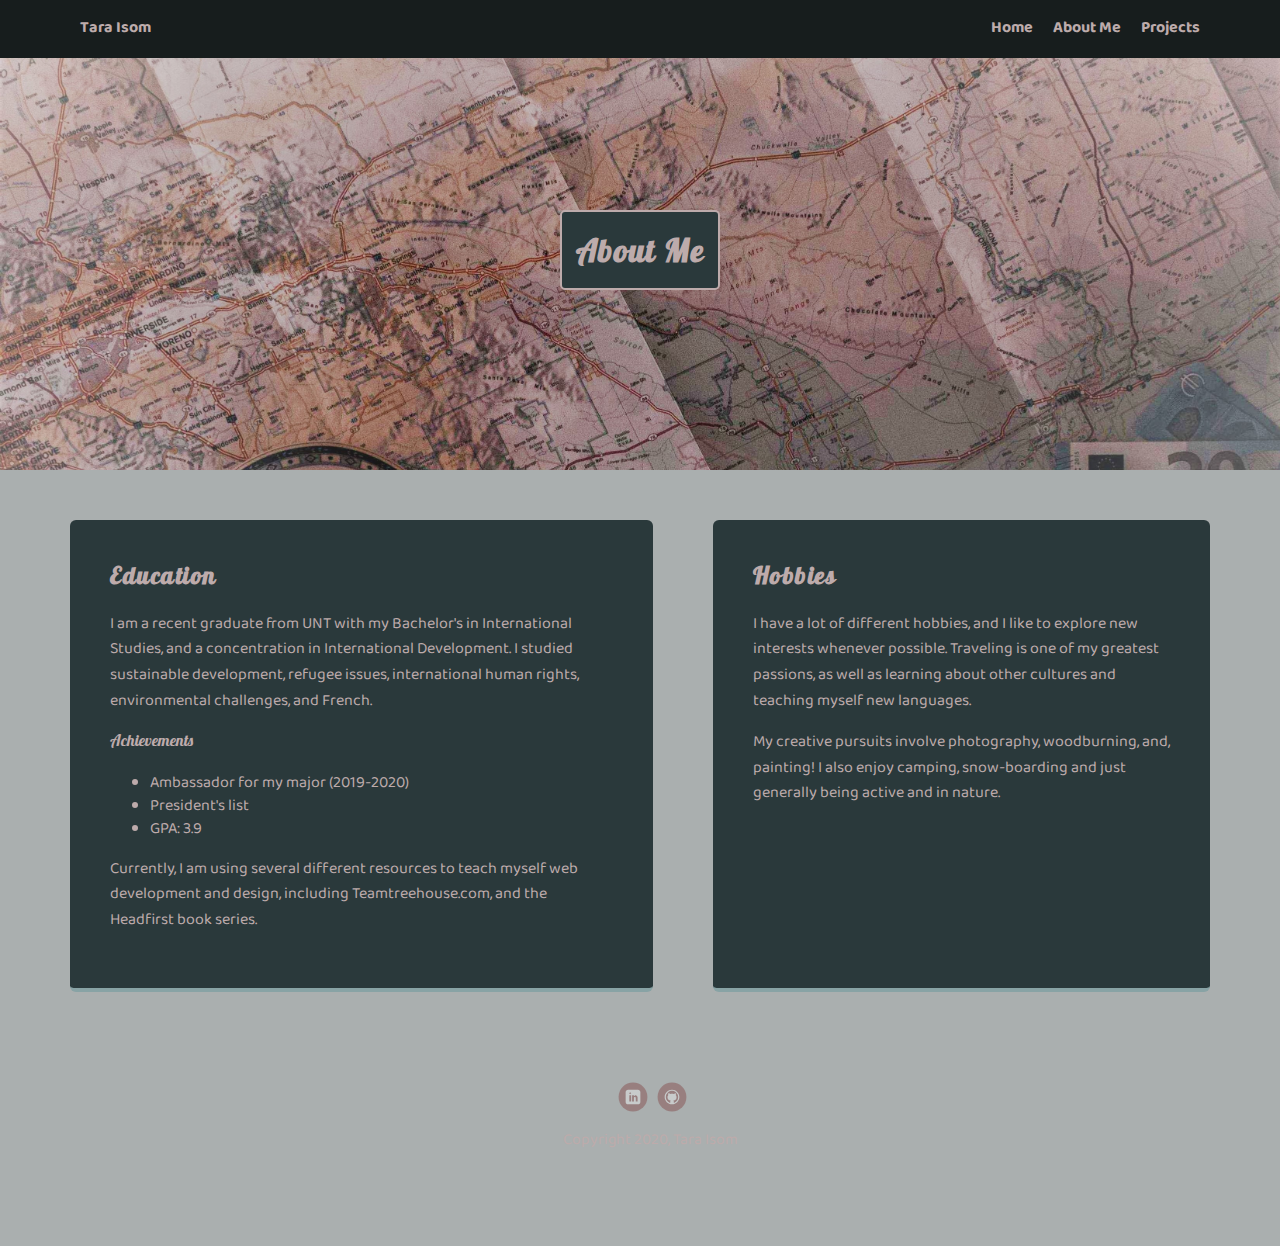
==== aboutme.html @ 3f88aef9 "Added project page" ====
<!DOCTYPE html>
<html lang="en">
  <head>
    <meta charset="UTF-8" />
    <meta name="viewport" content="width=device-width, initial-scale=1.0" />
    <link rel="stylesheet" href="styles.css" />
    <title>My Experience</title>
  </head>
  <body>
    <nav>
      <ul class="nav">
        <li class="name">Tara Isom</li>
        <li><a href="index.html">Home</a></li>
        <li><a href="aboutme.html">About Me</a></li>
        <li><a href="projects.html">Projects</a></li>
      </ul>
    </nav>
    <header class="header2">
      <h1 class="container">About Me</h1>
    </header>
    <main>
      <section>
        <h2>Education</h2>
        <p>
          I am a recent graduate from UNT with my Bachelor's in International
          Studies, and a concentration in International Development. I studied
          sustainable development, refugee issues, international human rights,
          environmental challenges, and French.
        </p>
        <p class="list-title">Achievements</p>
        <ul>
          <li>Ambassador for my major (2019-2020)</li>
          <li>President's list</li>
          <li>GPA: 3.9</li>
        </ul>
        <p>
          Currently, I am using several different resources to teach myself web
          development and design, including Teamtreehouse.com, and the Headfirst
          book series.
        </p>
      </section>
      <section>
        <h2>Hobbies</h2>
        <p>
          I have a lot of different hobbies, and I like to explore new interests
          whenever possible. Traveling is one of my greatest passions, as well
          as learning about other cultures and teaching myself new languages.
        </p>
        <p>
          My creative pursuits involve photography, woodburning, and, painting!
          I also enjoy camping, snow-boarding and just generally being active
          and in nature.
        </p>
      </section>
    </main>
    <footer>
      <ul>
        <li>
          <a
            target="_blank"
            href="https://www.linkedin.com/in/qaraisom/"
            class="social linkedin"
            >LinkedIn</a
          >
        </li>
        <li>
          <a
            target="_blank"
            href="https://github.com/tarannasorus"
            class="social github"
            >Github</a
          >
        </li>
      </ul>
      <p class="copyright">Copyright 2020, Tara Isom</p>
    </footer>
  </body>
</html>
---- styles.css ----
/* Global Layout Set-up */
@import url("https://fonts.googleapis.com/css2?family=Amatic+SC&family=Baloo+Chettan+2&family=Pacifico&display&family=Lobster&display=swapfamily=Play&display&family=Dancing+Script:wght@600;700&display=swap");

/*
font-family: 'Amatic SC', cursive;
font-family: 'Baloo Chettan 2', cursive;
font-family: 'Play', sans-serif;
font-family: 'Lobster', cursive;
font-family: 'Dancing Script', cursive; */

* {
  box-sizing: border-box;
}

body {
  margin: 0;
  padding: 0;
  text-align: center;
  font-family: "Baloo Chettan 2", sans-serif;
  color: rgb(189, 171, 171);
  background: #aaafaf;
}
/* Link Styles */

a {
  text-decoration: none;
  color: rgb(189, 171, 171);
}
a:hover {
  color: #6633ff;
  transition: 1s;
}

/* Section Styles */

nav {
  width: 100%;
  background: rgb(23, 29, 29);
  min-height: 30px;
  padding: 10px;
  position: fixed;
  text-align: center;
}
.nav {
  display: flex;
  justify-content: space-around;
  font-weight: 700;
  list-style-type: none;
  margin: 0 auto;
  padding: 0;
}

.nav .name {
  display: block;
  margin-right: auto;
  color: rgb(189, 171, 171);
}
.nav li {
  padding: 5px 10px 10px 10px;
}
.nav a {
  transition: all 0.5s;
}
.nav a:hover {
  color: white;
  transition: 1s;
}

.header {
  text-align: center;
  background: url("images/succulents.jpg") no-repeat top center;
  background-size: cover;
  overflow: hidden;
  padding-top: 60px;
}
header {
  line-height: 1.5;
}
header .profile-image {
  margin-top: 50px;
  width: 150px;
  height: 150px;
  border-radius: 50%;
  border: 3px solid rgb(189, 171, 171);
  transition: all 0.7s;
}
header .profile-image:hover {
  transform: scale(1.4) rotate(6deg);
}
.tag {
  background-color: rgb(42, 57, 59);
  color: rgb(189, 171, 171);
  padding: 10px;
  border-radius: 5px;
  display: table;
  border: 2px solid rgb(189, 171, 171);
  font-family: "Lobster", cursive;
  margin: 10px auto;
}
.name-margin {
  margin: 10px auto;
}
.location {
  background-color: rgb(42, 57, 59);
  color: rgb(189, 171, 171);
  border: 2px solid rgb(189, 171, 171);
  margin: 10px auto;
}
section {
  margin: 30px;
  padding: 20px 40px 40px;
  max-width: 800px;
  text-align: left;
  background: rgb(42, 57, 59);
  border-bottom: 4px solid #88a3a5;
  border-radius: 6px;
  transition: all 0.5s;
}
section:hover {
  border-color: rgb(126, 58, 58);
  transition: 1s;
}

ul.skills {
  padding: 0;
  text-align: center;
}

.skills li {
  border-radius: 6px;
  display: inline-block;
  background: rgb(189, 171, 171);
  color: rgb(53, 71, 73);
  padding: 5px 10px;
  margin: 2px;
}

.skills li:hover {
  color: white;
  transition: 1s;
}

main h2 {
  text-transform: capitalize;
  font-family: "Lobster", cursive;
  letter-spacing: 1.5px;
}

footer {
  width: 100%;
  min-height: 30px;
  padding: 20px 0 40px 20px;
}

footer .copyright {
  top: -8px;
  font-size: 0.75em;
}

footer ul {
  list-style-type: none;
  margin: 0;
  padding: 0;
}

footer ul li {
  display: inline-block;
}

.header2 {
  text-align: center;
  background: url("images/map.jpg") no-repeat top center;
  background-size: cover;
  overflow: hidden;
  padding-top: 60px;
}

.container {
  background-color: rgb(42, 57, 59);
  color: rgb(189, 171, 171);
  padding: 14px;
  border-radius: 5px;
  display: table;
  border: 2px solid rgb(189, 171, 171);
  font-family: "Lobster", cursive;
  margin: 10px auto;
  margin-top: 150px;
  letter-spacing: 1.2px;
}

.header3 {
  text-align: center;
  background: url("images/code.jpg") no-repeat top center;
  background-size: cover;
  overflow: hidden;
  padding-top: 60px;
  letter-spacing: 1.5px;
}

a.social {
  display: inline-block;
  text-indent: -9999px;
  margin-left: 5px;
  width: 30px;
  height: 30px;
  background-size: 30px 30px;
  opacity: 0.4;
  transition: all 0.5s;
}

a.linkedin {
  background-image: url(images/linkedin.svg);
}
a.github {
  background-image: url(images/github.svg);
}
a.social:hover {
  opacity: 1;
}
.clearfix {
  clear: both;
}

.list-title {
  font-family: "Lobster", cursive;
}

.list-align {
  text-align: left;
}

.email {
  border-radius: 6px;
  display: inline-block;
  background: rgb(189, 171, 171);
  color: rgb(53, 71, 73);
  padding: 5px 10px;
  margin: 2px;
}

.email:hover {
  transform: scale(1) rotate(360deg);
  color: rgb(126, 58, 58);
}
.octocat {
  opacity: 0.65;
  text-align: center;
}
.octocat:hover {
  transform: scale(1.2);
  transition: 1s;
}

/* Styles for larger screens */
@media screen and (min-width: 720px) {
  main {
    display: -ms-flexbox; /* TWEENER - IE 10 */
    display: flex;
    max-width: 1200px;
    -ms-flex-pack: distribute;
    justify-content: space-around;
    margin: 0 auto;
  }

  header {
    min-height: 470px;
  }

  .nav {
    max-width: 1200px;
    padding: 0 30px;
  }

  main {
    padding-top: 20px;
  }

  main p {
    line-height: 1.6em;
  }

  footer {
    font-size: 1.3em;
    max-width: 1200px;
    margin: 40px auto;
  }
}
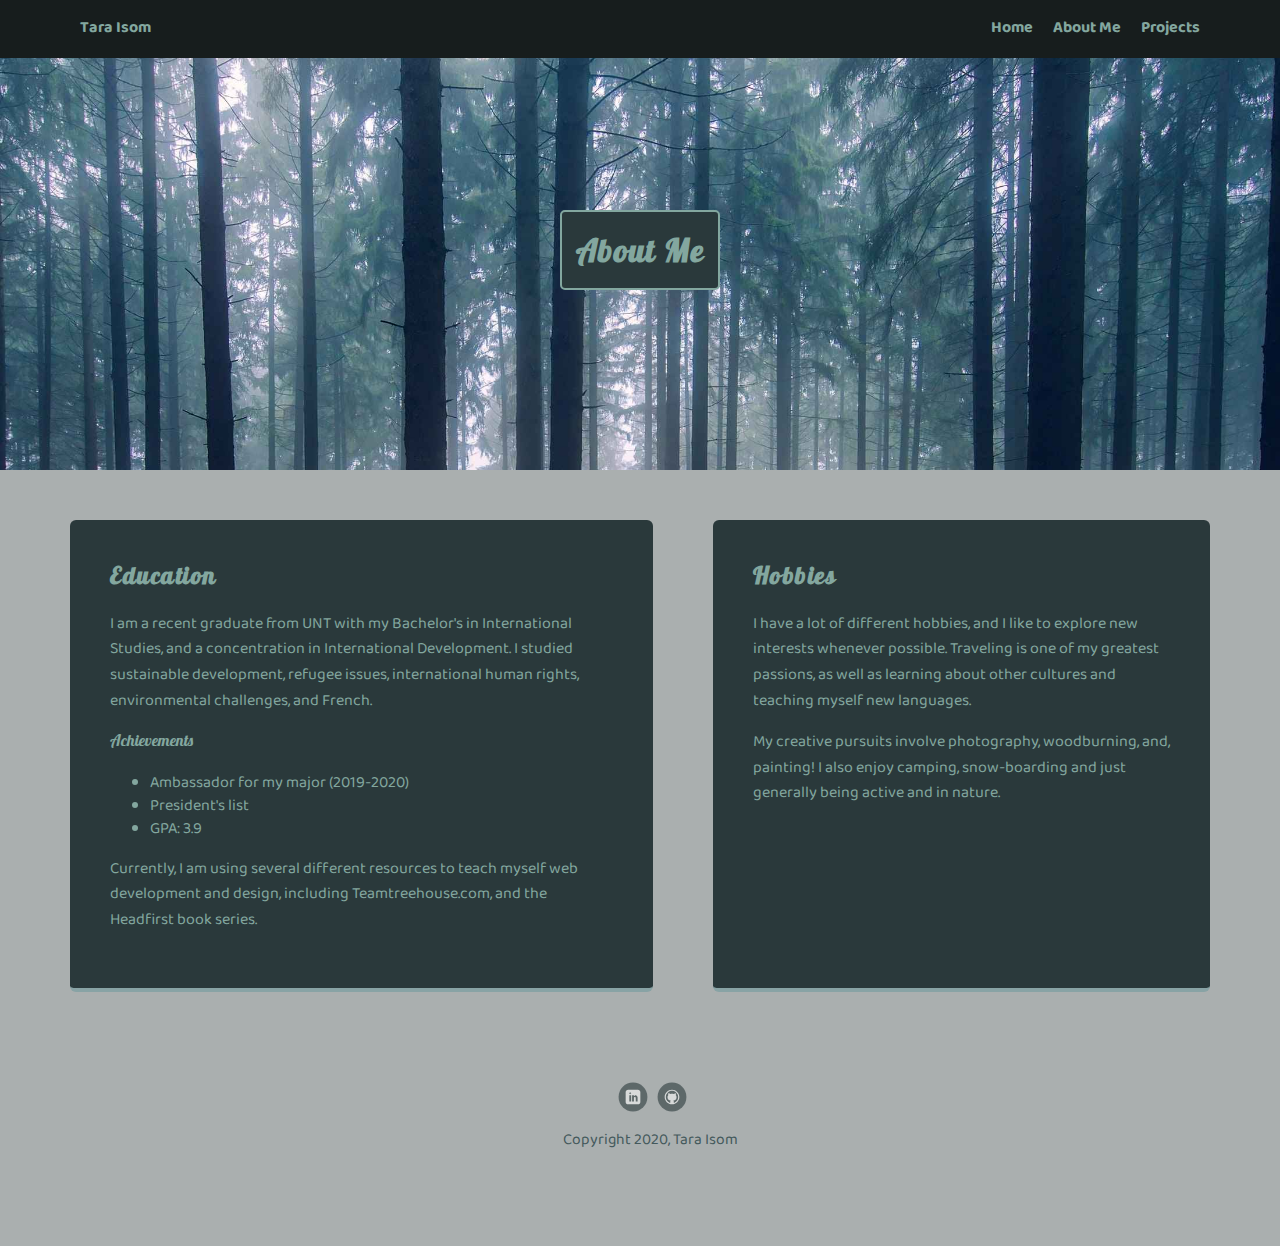
==== commit 349e7c02: "Updated link" ====
--- a/aboutme.html
+++ b/aboutme.html
@@ -58,7 +58,7 @@
         <li>
           <a
             target="_blank"
-            href="https://www.linkedin.com/in/qaraisom/"
+            href="https://www.linkedin.com/in/taraisom/"
             class="social linkedin"
             >LinkedIn</a
           >
--- a/styles.css
+++ b/styles.css
@@ -17,17 +17,16 @@
   padding: 0;
   text-align: center;
   font-family: "Baloo Chettan 2", sans-serif;
-  color: rgb(189, 171, 171);
+  color: rgb(131, 167, 159);
   background: #aaafaf;
 }
 /* Link Styles */
 
 a {
   text-decoration: none;
-  color: rgb(189, 171, 171);
+  color: rgb(131, 167, 159);
 }
 a:hover {
-  color: #6633ff;
   transition: 1s;
 }
 
@@ -53,17 +52,19 @@
 .nav .name {
   display: block;
   margin-right: auto;
-  color: rgb(189, 171, 171);
+  color: rgb(131, 167, 159);
 }
 .nav li {
   padding: 5px 10px 10px 10px;
 }
-.nav a {
-  transition: all 0.5s;
-}
+
 .nav a:hover {
   color: white;
   transition: 1s;
+}
+
+.nav a:active {
+  color: rgb(24, 102, 102);
 }
 
 .header {
@@ -81,7 +82,7 @@
   width: 150px;
   height: 150px;
   border-radius: 50%;
-  border: 3px solid rgb(189, 171, 171);
+  border: 3px solid rgb(131, 167, 159);
   transition: all 0.7s;
 }
 header .profile-image:hover {
@@ -89,11 +90,11 @@
 }
 .tag {
   background-color: rgb(42, 57, 59);
-  color: rgb(189, 171, 171);
+  color: rgb(131, 167, 159);
   padding: 10px;
   border-radius: 5px;
   display: table;
-  border: 2px solid rgb(189, 171, 171);
+  border: 2px solid rgb(131, 167, 159);
   font-family: "Lobster", cursive;
   margin: 10px auto;
 }
@@ -102,8 +103,8 @@
 }
 .location {
   background-color: rgb(42, 57, 59);
-  color: rgb(189, 171, 171);
-  border: 2px solid rgb(189, 171, 171);
+  color: rgb(131, 167, 159);
+  border: 2px solid rgb(131, 167, 159);
   margin: 10px auto;
 }
 section {
@@ -117,7 +118,7 @@
   transition: all 0.5s;
 }
 section:hover {
-  border-color: rgb(126, 58, 58);
+  border-color: rgb(207, 175, 148);
   transition: 1s;
 }
 
@@ -129,14 +130,14 @@
 .skills li {
   border-radius: 6px;
   display: inline-block;
-  background: rgb(189, 171, 171);
+  background: rgb(207, 175, 148);
   color: rgb(53, 71, 73);
   padding: 5px 10px;
   margin: 2px;
 }
 
 .skills li:hover {
-  color: white;
+  color: rgb(182, 54, 54);
   transition: 1s;
 }
 
@@ -155,6 +156,7 @@
 footer .copyright {
   top: -8px;
   font-size: 0.75em;
+  color: rgb(68, 89, 92);
 }
 
 footer ul {
@@ -169,7 +171,7 @@
 
 .header2 {
   text-align: center;
-  background: url("images/map.jpg") no-repeat top center;
+  background: url("images/forest.jpg") no-repeat top center;
   background-size: cover;
   overflow: hidden;
   padding-top: 60px;
@@ -177,11 +179,11 @@
 
 .container {
   background-color: rgb(42, 57, 59);
-  color: rgb(189, 171, 171);
+  color: rgb(131, 167, 159);
   padding: 14px;
   border-radius: 5px;
   display: table;
-  border: 2px solid rgb(189, 171, 171);
+  border: 2px solid rgb(131, 167, 159);
   font-family: "Lobster", cursive;
   margin: 10px auto;
   margin-top: 150px;
@@ -190,7 +192,7 @@
 
 .header3 {
   text-align: center;
-  background: url("images/code.jpg") no-repeat top center;
+  background: url("images/stars.jpg") no-repeat top center;
   background-size: cover;
   overflow: hidden;
   padding-top: 60px;
@@ -204,7 +206,7 @@
   width: 30px;
   height: 30px;
   background-size: 30px 30px;
-  opacity: 0.4;
+  opacity: 0.6;
   transition: all 0.5s;
 }
 
@@ -232,7 +234,7 @@
 .email {
   border-radius: 6px;
   display: inline-block;
-  background: rgb(189, 171, 171);
+  background: rgb(207, 175, 148);
   color: rgb(53, 71, 73);
   padding: 5px 10px;
   margin: 2px;
@@ -240,7 +242,7 @@
 
 .email:hover {
   transform: scale(1) rotate(360deg);
-  color: rgb(126, 58, 58);
+  color: rgb(182, 54, 54);
 }
 .octocat {
   opacity: 0.65;
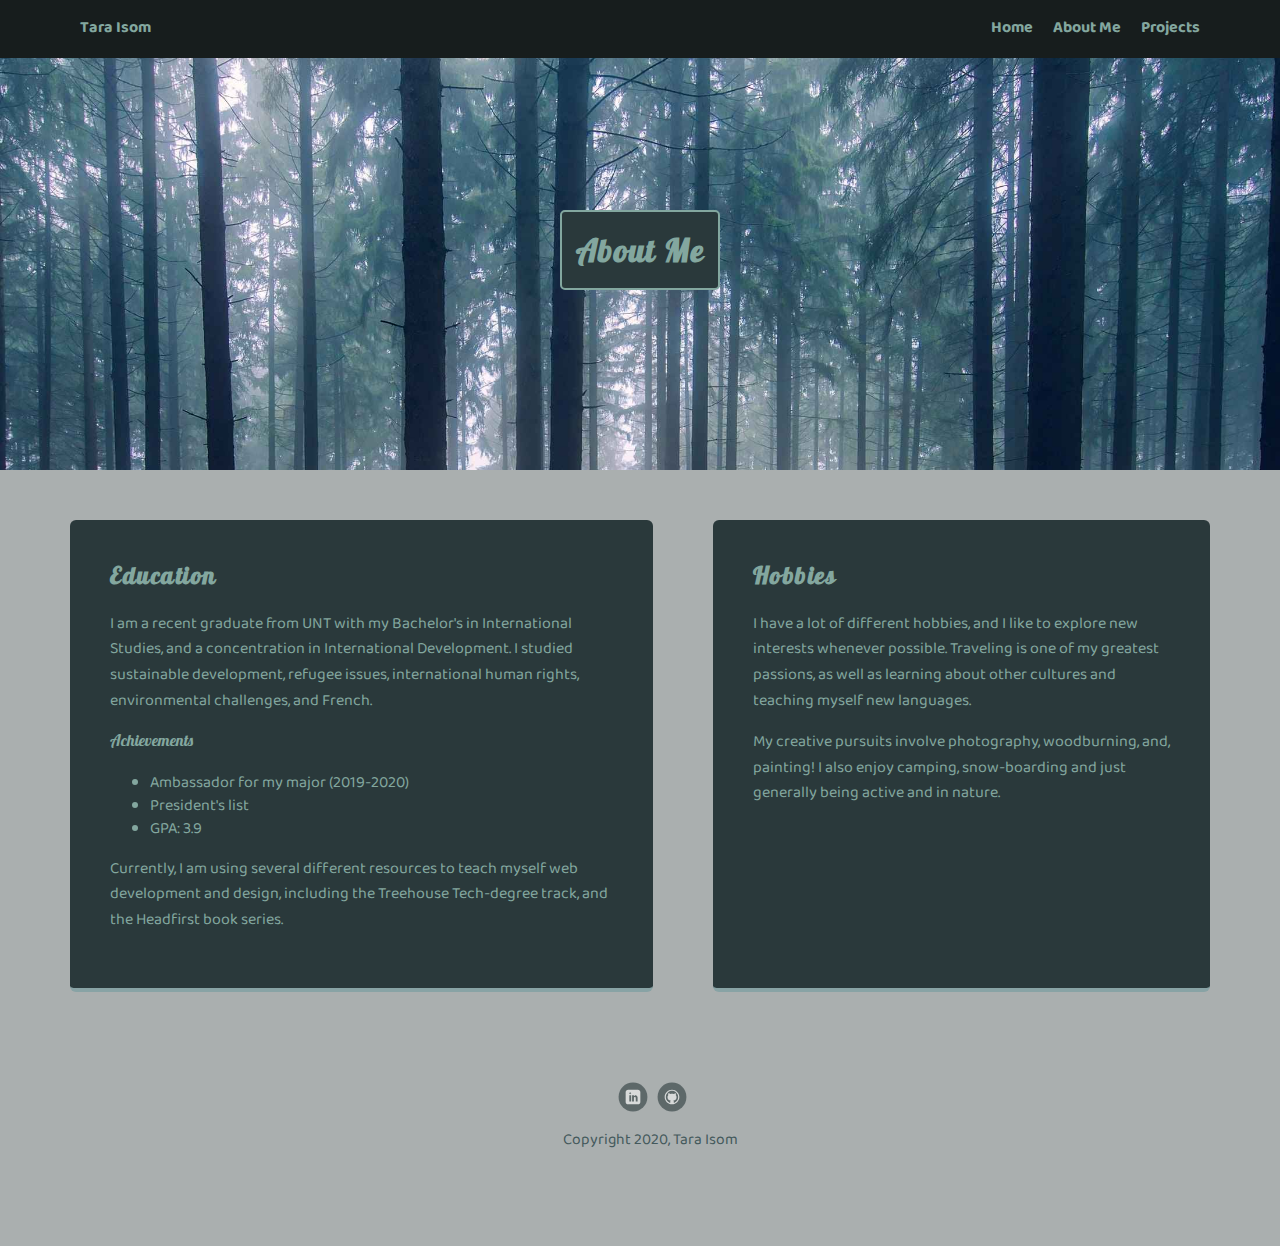
==== commit 8b9cbaa8: "changing text" ====
--- a/aboutme.html
+++ b/aboutme.html
@@ -9,7 +9,11 @@
   <body>
     <nav>
       <ul class="nav">
-        <li class="name">Tara Isom</li>
+        <li class="name">
+          <a target="_blank" href="https://www.linkedin.com/in/taraisom/"
+            >Tara Isom</a
+          >
+        </li>
         <li><a href="index.html">Home</a></li>
         <li><a href="aboutme.html">About Me</a></li>
         <li><a href="projects.html">Projects</a></li>
@@ -35,8 +39,8 @@
         </ul>
         <p>
           Currently, I am using several different resources to teach myself web
-          development and design, including Teamtreehouse.com, and the Headfirst
-          book series.
+          development and design, including the Treehouse Tech-degree track, and
+          the Headfirst book series.
         </p>
       </section>
       <section>
